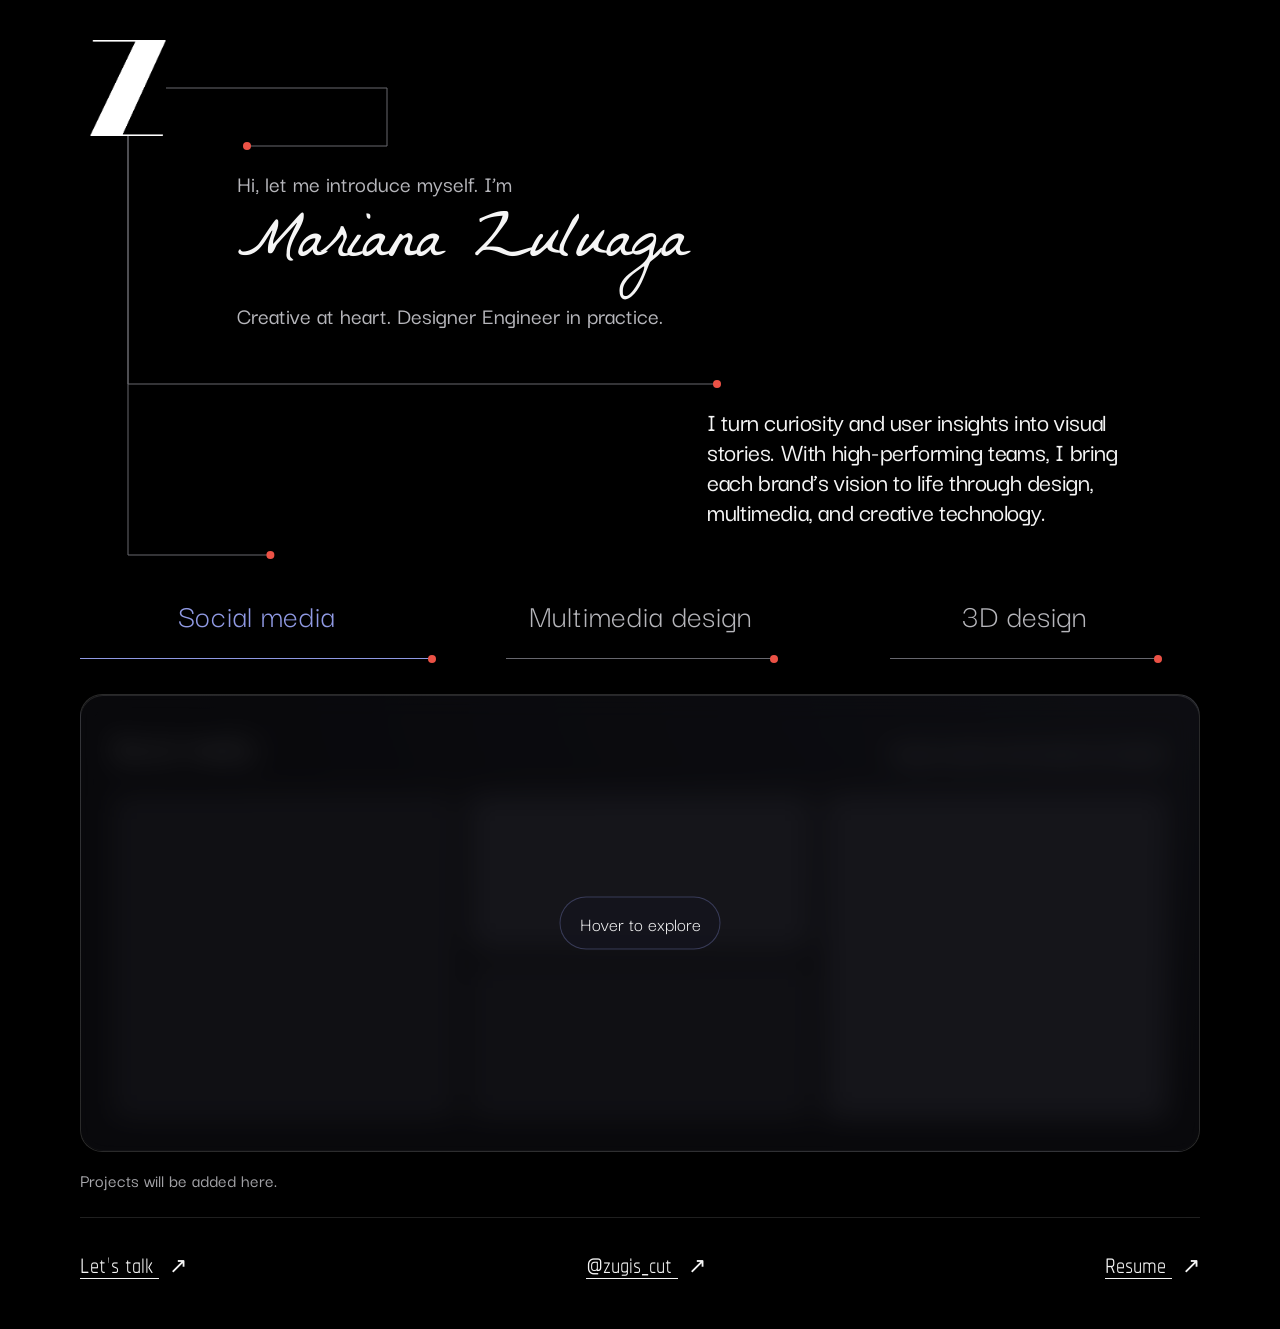
==== index.html @ 7fe41aa4 "Publicar portafolio con vista móvil y videos optimizados" ====
<!doctype html>
<html lang="en">
  <head>
    <meta charset="utf-8">
    <meta name="viewport" content="width=device-width, initial-scale=1">
    <meta name="theme-color" content="#000000">
    <meta name="description" content="Mariana Zuluaga Giraldo. Creative designer and Designer Engineer working across visual, multimedia, and 3D design.">
    <title>Mariana Zuluaga · Portfolio</title>
    <link rel="stylesheet" href="styles.css">
    <script src="script.js" defer></script>
  </head>
  <body>
    <a class="skip-link" href="#trabajos">Skip to projects</a>
    <main class="portfolio" id="inicio">
      <section class="intro" aria-labelledby="nombre">
        <svg class="connections" viewBox="0 0 1120 480" preserveAspectRatio="none" fill="none" aria-hidden="true">
          <path class="connection connection-title" d="M53 63 H307 V128 H167" />
          <circle class="endpoint endpoint-title" cx="167" cy="128" r="4" />
          <path class="connection connection-copy" d="M53 63 V310 H637" />
          <circle class="endpoint endpoint-copy" cx="637" cy="310" r="4" />
          <path class="connection connection-categories" d="M53 63 V465 H190" />
          <circle class="endpoint endpoint-categories" cx="190" cy="465" r="4" />
        </svg>
        <a class="logo" href="#inicio" aria-label="Mariana Zuluaga, home">
          <img src="assets/logo_z.png" alt="" width="193" height="245">
        </a>
        <header class="identity reveal reveal-title">
          <h1 id="nombre"><span class="intro-phrase intro-kicker">Hi, let me introduce myself. I’m</span> <span class="intro-phrase intro-signature">Mariana Zuluaga</span> <span class="intro-phrase intro-role">Creative at heart. Designer Engineer in practice.</span></h1>
        </header>
        <div class="introduction reveal reveal-copy">
          <p id="category-description" aria-live="polite" aria-atomic="true">I turn curiosity and user insights into visual stories. With high-performing teams, I bring each brand’s vision to life through design, multimedia, and creative technology.</p>
        </div>
      </section>

      <section class="work" id="trabajos" aria-label="Explore projects">
        <div class="categories" role="tablist" aria-label="Design disciplines">
          <button class="category" id="tab-social" type="button" role="tab" aria-selected="true" aria-controls="panel-social" tabindex="0">
            <span>Social media</span>
            <span class="category-line" aria-hidden="true"></span>
          </button>
          <button class="category" id="tab-multimedia" type="button" role="tab" aria-selected="false" aria-controls="panel-multimedia" tabindex="-1">
            <span>Multimedia design</span>
            <span class="category-line" aria-hidden="true"></span>
          </button>
          <button class="category" id="tab-3d" type="button" role="tab" aria-selected="false" aria-controls="panel-3d" tabindex="-1">
            <span>3D design</span>
            <span class="category-line" aria-hidden="true"></span>
          </button>
        </div>

        <div class="project-stage" role="group" aria-label="Project preview" aria-describedby="project-note">
          <section class="project-panel" id="panel-social" role="tabpanel" aria-labelledby="tab-social" tabindex="0">
            <div class="panel-heading">
              <h2>Social media</h2>
              <p>Visual content and stories for brands.</p>
            </div>
            <div class="mosaic mosaic-social" aria-hidden="true">
              <div class="tile"></div><div class="tile"></div><div class="tile"></div><div class="tile"></div>
            </div>
          </section>
          <section class="project-panel" id="panel-multimedia" data-note="17 video projects · Scroll to explore." role="tabpanel" aria-labelledby="tab-multimedia" tabindex="0" hidden>
            <div class="panel-heading">
              <h2>Multimedia design</h2>
              <p>Video, CGI, and multimedia projects.</p>
            </div>
            <div class="mosaic mosaic-multimedia">
              <figure class="tile video-tile">
                <video controls playsinline loop preload="none" poster="proyectos/multimedia/portadas/20260103%20MLV%20CARNAV%20BQLLA%20CARROZA_FINAL_02.jpg" aria-label="20260103 MLV CARNAV BQLLA CARROZA FINAL 02">
                  <source src="proyectos/multimedia/optimizados/20260103%20MLV%20CARNAV%20BQLLA%20CARROZA_FINAL_02.mp4" type="video/mp4">
                  <a href="proyectos/multimedia/optimizados/20260103%20MLV%20CARNAV%20BQLLA%20CARROZA_FINAL_02.mp4">Open video</a>
                </video>
                <figcaption class="video-credit"><a class="studio-link" href="https://spacedanta.com/" target="_blank" rel="noopener noreferrer">Space danta</a> for Malva</figcaption>
              </figure>
              <figure class="tile video-tile">
                <video controls playsinline loop preload="none" poster="proyectos/multimedia/portadas/20260201%20MLV%20HEART%20LOCKS_FINAL_01.jpg" aria-label="20260201 MLV HEART LOCKS FINAL 01">
                  <source src="proyectos/multimedia/optimizados/20260201%20MLV%20HEART%20LOCKS_FINAL_01.mp4" type="video/mp4">
                  <a href="proyectos/multimedia/optimizados/20260201%20MLV%20HEART%20LOCKS_FINAL_01.mp4">Open video</a>
                </video>
                <figcaption class="video-credit"><a class="studio-link" href="https://spacedanta.com/" target="_blank" rel="noopener noreferrer">Space danta</a> for Malva</figcaption>
              </figure>
              <figure class="tile video-tile">
                <video controls playsinline loop preload="none" poster="proyectos/multimedia/portadas/20260301%20CL%20JUNK%20JOURNAL%2001%20FINAL%2003.jpg" aria-label="20260301 CL JUNK JOURNAL 01 FINAL 03">
                  <source src="proyectos/multimedia/optimizados/20260301%20CL%20JUNK%20JOURNAL%2001%20FINAL%2003.mp4" type="video/mp4">
                  <a href="proyectos/multimedia/optimizados/20260301%20CL%20JUNK%20JOURNAL%2001%20FINAL%2003.mp4">Open video</a>
                </video>
                <figcaption class="video-credit"><a class="studio-link" href="https://spacedanta.com/" target="_blank" rel="noopener noreferrer">Space danta</a> for Casa Latina</figcaption>
              </figure>
              <figure class="tile video-tile">
                <video controls playsinline loop preload="none" poster="proyectos/multimedia/portadas/20260301%20FACES%20CHILE%20FOOH_FINAL_01.jpg" aria-label="20260301 FACES CHILE FOOH FINAL 01">
                  <source src="proyectos/multimedia/optimizados/20260301%20FACES%20CHILE%20FOOH_FINAL_01.mp4" type="video/mp4">
                  <a href="proyectos/multimedia/optimizados/20260301%20FACES%20CHILE%20FOOH_FINAL_01.mp4">Open video</a>
                </video>
                <figcaption class="video-credit"><a class="studio-link" href="https://spacedanta.com/" target="_blank" rel="noopener noreferrer">Space danta</a> for Faces</figcaption>
              </figure>
              <figure class="tile video-tile">
                <video controls playsinline loop preload="none" poster="proyectos/multimedia/portadas/20260301%20MLV%20THG_FINAL_04.jpg" aria-label="20260301 MLV THG FINAL 04">
                  <source src="proyectos/multimedia/optimizados/20260301%20MLV%20THG_FINAL_04.mp4" type="video/mp4">
                  <a href="proyectos/multimedia/optimizados/20260301%20MLV%20THG_FINAL_04.mp4">Open video</a>
                </video>
                <figcaption class="video-credit"><a class="studio-link" href="https://spacedanta.com/" target="_blank" rel="noopener noreferrer">Space danta</a> for Malva</figcaption>
              </figure>
              <figure class="tile video-tile">
                <video controls playsinline loop preload="none" poster="proyectos/multimedia/portadas/20260303%20CL%20WT%20INF%2003_FINAL_06.jpg" aria-label="20260303 CL WT INF 03 FINAL 06">
                  <source src="proyectos/multimedia/optimizados/20260303%20CL%20WT%20INF%2003_FINAL_06.mp4" type="video/mp4">
                  <a href="proyectos/multimedia/optimizados/20260303%20CL%20WT%20INF%2003_FINAL_06.mp4">Open video</a>
                </video>
                <figcaption class="video-credit"><a class="studio-link" href="https://spacedanta.com/" target="_blank" rel="noopener noreferrer">Space danta</a> for Casa Latina</figcaption>
              </figure>
              <figure class="tile video-tile">
                <video controls playsinline loop preload="none" poster="proyectos/multimedia/portadas/20260401%20CL%20WT%20MAROCCO%2001-INF_FINAL_02.jpg" aria-label="20260401 CL WT MAROCCO 01-INF FINAL 02">
                  <source src="proyectos/multimedia/optimizados/20260401%20CL%20WT%20MAROCCO%2001-INF_FINAL_02.mp4" type="video/mp4">
                  <a href="proyectos/multimedia/optimizados/20260401%20CL%20WT%20MAROCCO%2001-INF_FINAL_02.mp4">Open video</a>
                </video>
                <figcaption class="video-credit"><a class="studio-link" href="https://spacedanta.com/" target="_blank" rel="noopener noreferrer">Space danta</a> for Casa Latina</figcaption>
              </figure>
              <figure class="tile video-tile">
                <video controls playsinline loop preload="none" poster="proyectos/multimedia/portadas/20260501%20CL%20GLOBOS_FINAL_01.jpg" aria-label="20260501 CL GLOBOS FINAL 01">
                  <source src="proyectos/multimedia/optimizados/20260501%20CL%20GLOBOS_FINAL_01.mp4" type="video/mp4">
                  <a href="proyectos/multimedia/optimizados/20260501%20CL%20GLOBOS_FINAL_01.mp4">Open video</a>
                </video>
                <figcaption class="video-credit"><a class="studio-link" href="https://spacedanta.com/" target="_blank" rel="noopener noreferrer">Space danta</a> for Casa Latina</figcaption>
              </figure>
              <figure class="tile video-tile">
                <video controls playsinline loop preload="none" poster="proyectos/multimedia/portadas/20260502%20LT%20CASA%20SPOTIFY_FINAL_01.jpg" aria-label="20260502 LT CASA SPOTIFY FINAL 01">
                  <source src="proyectos/multimedia/optimizados/20260502%20LT%20CASA%20SPOTIFY_FINAL_01.mp4" type="video/mp4">
                  <a href="proyectos/multimedia/optimizados/20260502%20LT%20CASA%20SPOTIFY_FINAL_01.mp4">Open video</a>
                </video>
                <figcaption class="video-credit"><a class="studio-link" href="https://spacedanta.com/" target="_blank" rel="noopener noreferrer">Space danta</a> for LaTobonShow</figcaption>
              </figure>
              <figure class="tile video-tile">
                <video controls playsinline loop preload="none" poster="proyectos/multimedia/portadas/20260701%20FACES%20COLOMBIAMODA_FINAL_05.jpg" aria-label="20260701 FACES COLOMBIAMODA FINAL 05">
                  <source src="proyectos/multimedia/optimizados/20260701%20FACES%20COLOMBIAMODA_FINAL_05.mp4" type="video/mp4">
                  <a href="proyectos/multimedia/optimizados/20260701%20FACES%20COLOMBIAMODA_FINAL_05.mp4">Open video</a>
                </video>
                <figcaption class="video-credit"><a class="studio-link" href="https://spacedanta.com/" target="_blank" rel="noopener noreferrer">Space danta</a> for Faces</figcaption>
              </figure>
              <figure class="tile video-tile">
                <video controls playsinline loop preload="none" poster="proyectos/multimedia/portadas/20260701%20SPTL%20ADIDAS%20HYPER_FINAL_01.jpg" aria-label="20260701 SPTL ADIDAS HYPER FINAL 01">
                  <source src="proyectos/multimedia/optimizados/20260701%20SPTL%20ADIDAS%20HYPER_FINAL_01.mp4" type="video/mp4">
                  <a href="proyectos/multimedia/optimizados/20260701%20SPTL%20ADIDAS%20HYPER_FINAL_01.mp4">Open video</a>
                </video>
                <figcaption class="video-credit"><a class="studio-link" href="https://spacedanta.com/" target="_blank" rel="noopener noreferrer">Space danta</a> for Sportline</figcaption>
              </figure>
              <figure class="tile video-tile">
                <video controls playsinline loop preload="none" poster="proyectos/multimedia/portadas/20260901%20MLV%20SALOMON%20X%20MM6%20FOOH_FINAL_02.jpg" aria-label="20260901 MLV SALOMON X MM6 FOOH FINAL 02">
                  <source src="proyectos/multimedia/optimizados/20260901%20MLV%20SALOMON%20X%20MM6%20FOOH_FINAL_02.mp4" type="video/mp4">
                  <a href="proyectos/multimedia/optimizados/20260901%20MLV%20SALOMON%20X%20MM6%20FOOH_FINAL_02.mp4">Open video</a>
                </video>
                <figcaption class="video-credit"><a class="studio-link" href="https://spacedanta.com/" target="_blank" rel="noopener noreferrer">Space danta</a> for Malva</figcaption>
              </figure>
              <figure class="tile video-tile">
                <video controls playsinline loop preload="none" poster="proyectos/multimedia/portadas/20260902%20MLV%20PASAPORTE%20MADRID_FINAL_03.jpg" aria-label="20260902 MLV PASAPORTE MADRID FINAL 03">
                  <source src="proyectos/multimedia/optimizados/20260902%20MLV%20PASAPORTE%20MADRID_FINAL_03.mp4" type="video/mp4">
                  <a href="proyectos/multimedia/optimizados/20260902%20MLV%20PASAPORTE%20MADRID_FINAL_03.mp4">Open video</a>
                </video>
                <figcaption class="video-credit"><a class="studio-link" href="https://spacedanta.com/" target="_blank" rel="noopener noreferrer">Space danta</a> for Malva</figcaption>
              </figure>
              <figure class="tile video-tile">
                <video controls playsinline loop preload="none" poster="proyectos/multimedia/portadas/BBNAV_FINAL_1080x1920_SINBANNER_20261109.jpg" aria-label="BBNAV FINAL 1080x1920 SINBANNER 20261109">
                  <source src="proyectos/multimedia/optimizados/BBNAV_FINAL_1080x1920_SINBANNER_20261109.mp4" type="video/mp4">
                  <a href="proyectos/multimedia/optimizados/BBNAV_FINAL_1080x1920_SINBANNER_20261109.mp4">Open video</a>
                </video>
                <figcaption class="video-credit"><a class="studio-link" href="https://spacedanta.com/" target="_blank" rel="noopener noreferrer">Space danta</a> for Blush bar</figcaption>
              </figure>
              <figure class="tile video-tile">
                <video controls playsinline loop preload="none" poster="proyectos/multimedia/portadas/FINAL_02%20%282%29.jpg" aria-label="FINAL 02 (2)">
                  <source src="proyectos/multimedia/optimizados/FINAL_02%20%282%29.mp4" type="video/mp4">
                  <a href="proyectos/multimedia/optimizados/FINAL_02%20%282%29.mp4">Open video</a>
                </video>
                <figcaption class="video-credit"><a class="studio-link" href="https://spacedanta.com/" target="_blank" rel="noopener noreferrer">Space danta</a> for Malva</figcaption>
              </figure>
              <figure class="tile video-tile">
                <video controls playsinline loop preload="none" poster="proyectos/multimedia/portadas/FINAL_03%20%282%29.jpg" aria-label="FINAL 03 (2)">
                  <source src="proyectos/multimedia/optimizados/FINAL_03%20%282%29.mp4" type="video/mp4">
                  <a href="proyectos/multimedia/optimizados/FINAL_03%20%282%29.mp4">Open video</a>
                </video>
                <figcaption class="video-credit"><a class="studio-link" href="https://spacedanta.com/" target="_blank" rel="noopener noreferrer">Space danta</a> for Blush bar</figcaption>
              </figure>
              <figure class="tile video-tile">
                <video controls playsinline loop preload="none" poster="proyectos/multimedia/portadas/FINAL_09.jpg" aria-label="FINAL 09">
                  <source src="proyectos/multimedia/optimizados/FINAL_09.mp4" type="video/mp4">
                  <a href="proyectos/multimedia/optimizados/FINAL_09.mp4">Open video</a>
                </video>
                <figcaption class="video-credit"><a class="studio-link" href="https://spacedanta.com/" target="_blank" rel="noopener noreferrer">Space danta</a> for Malva</figcaption>
              </figure>
            </div>
          </section>
          <section class="project-panel" id="panel-3d" role="tabpanel" aria-labelledby="tab-3d" tabindex="0" hidden>
            <div class="panel-heading">
              <h2>3D design</h2>
              <p>Modeling, composition, and CGI.</p>
            </div>
            <div class="mosaic mosaic-3d" aria-hidden="true">
              <div class="tile"></div><div class="tile"></div><div class="tile"></div><div class="tile"></div>
            </div>
          </section>
          <p class="glass-hint" aria-hidden="true"><span class="pointer-hint">Hover to explore</span><span class="touch-hint">Tap a category to explore</span></p>
        </div>
        <p class="prototype-note" id="project-note">Projects will be added here.</p>
      </section>

      <footer class="contact">
        <a href="mailto:mariana.zu.gi_2002@hotmail.com">Let’s talk <span aria-hidden="true">↗</span></a>
        <a href="https://www.instagram.com/zugis_cut/" target="_blank" rel="noopener noreferrer" aria-label="Professional Instagram, @zugis_cut (opens in a new tab)">@zugis_cut <span aria-hidden="true">↗</span></a>
        <a href="assets/cv_mariana_zuluaga.pdf">Resume <span aria-hidden="true">↗</span></a>
      </footer>
    </main>
  </body>
</html>
---- styles.css ----
@font-face {
  font-family: "Darker Grotesque";
  src: url("assets/DarkerGrotesque.woff2") format("woff2");
  font-style: normal;
  font-weight: 300 900;
  font-display: swap;
}

@font-face {
  font-family: "La Belle Aurore";
  src: url("assets/LaBelleAurore.woff2") format("woff2");
  font-weight: 400;
  font-style: normal;
  font-display: swap;
}

@font-face {
  font-family: Chathura;
  src: url("assets/Chathura-Light.woff2") format("woff2");
  font-weight: 300;
  font-style: normal;
  font-display: swap;
}

@font-face {
  font-family: Chathura;
  src: url("assets/Chathura-Regular.woff2") format("woff2");
  font-weight: 400;
  font-style: normal;
  font-display: swap;
}

@font-face {
  font-family: Chathura;
  src: url("assets/Chathura-Bold.woff2") format("woff2");
  font-weight: 700;
  font-style: normal;
  font-display: swap;
}

:root {
  color-scheme: dark;
  --paper: #000000;
  --ink: #f5f5f5;
  --muted: #b6b6bb;
  --tile: #18181d;
  --accent: #909ae4;
  --coral: #ec5246;
  --line: #68686f;
  font-family: "Darker Grotesque", sans-serif;
  color: var(--ink);
  background: var(--paper);
}

* { box-sizing: border-box; }
body { margin: 0; }
button, a { -webkit-tap-highlight-color: transparent; }
button { font: inherit; }
a { color: inherit; text-underline-offset: 5px; }
a:hover { color: var(--accent); }
button:focus-visible, a:focus-visible, [tabindex="0"]:focus-visible {
  outline: 2px solid var(--accent);
  outline-offset: 7px;
}
[hidden] { display: none !important; }
.sr-only { position: absolute; width: 1px; height: 1px; padding: 0; margin: -1px; overflow: hidden; clip-path: inset(50%); white-space: nowrap; border: 0; }
.split-word { display: inline-block; }

.skip-link {
  position: fixed;
  left: 20px;
  top: 12px;
  z-index: 10;
  padding: 12px;
  background: var(--paper);
  transform: translateY(-160%);
}
.skip-link:focus { transform: none; }
.portfolio { width: min(1120px, calc(100% - 112px)); margin: 0 auto; }
.intro { position: relative; height: 540px; margin-top: 30px; }
.connections { position: absolute; inset: 0; width: 100%; height: 100%; pointer-events: none; }
.connection { stroke: var(--line); stroke-width: 1; vector-effect: non-scaling-stroke; }
.endpoint { fill: var(--coral); }
.logo { position: absolute; z-index: 1; left: 10px; top: 10px; display: block; width: 76px; height: 96px; background: var(--paper); }
.logo img { display: block; width: 100%; height: 100%; object-fit: contain; }
.identity { position: absolute; top: 138px; left: 14%; width: 64%; max-width: 720px; }
h1 { margin: 0; font-weight: 400; }
.intro-phrase { display: block; }
.intro-kicker, .intro-role { font-size: 24px; font-weight: 500; line-height: 1.3; color: var(--muted); }
.intro-signature { margin: 6px 0 12px; font-family: "La Belle Aurore", cursive; font-size: clamp(46px, 5.2vw, 68px); font-weight: 400; line-height: 1.25; letter-spacing: -.025em; }
.intro-role { max-width: 600px; }
.introduction { position: absolute; top: 376px; left: 56%; width: 42%; max-width: 455px; }
.introduction p { margin: 0; font-size: clamp(24px, 2.1vw, 28px); font-weight: 500; line-height: 1.12; letter-spacing: -.015em; }

.work { scroll-margin-top: 20px; }
.categories { display: grid; grid-template-columns: repeat(3, minmax(0, 1fr)); gap: 32px; padding: 4px 0 35px; }
.category { position: relative; border: 0; background: transparent; color: var(--muted); padding: 18px 0 22px; min-height: 60px; text-align: center; cursor: pointer; font-size: clamp(25px, 2.6vw, 34px); font-weight: 400; letter-spacing: -.015em; transition: color 180ms ease; }
.category[aria-selected="true"], .category:hover { color: var(--accent); }
.category-label { display: block; }
.proximity-word { display: inline-block; white-space: nowrap; }
.proximity-letter { display: inline-block; text-align: center; font-variation-settings: "wght" 400, "opsz" 24; transition: font-variation-settings 320ms ease-out; }
.category:focus-visible .proximity-letter,
.work.is-revealed .category[aria-selected="true"] .proximity-letter { font-variation-settings: "wght" 680, "opsz" 24 !important; }
.category-line { position: absolute; bottom: 0; left: 12%; width: 76%; height: 1px; background: var(--line); transition: width 350ms ease, left 350ms ease, background 350ms ease; }
.category-line::after { content: ""; position: absolute; right: -4px; top: -3.5px; width: 8px; height: 8px; border-radius: 50%; background: var(--coral); }
.category[aria-selected="true"] .category-line { left: 0; width: 100%; background: var(--accent); }
.project-stage {
  position: relative;
  isolation: isolate;
  background: radial-gradient(ellipse at top right, #909ae414, transparent 65%), #ffffff05;
  border: 1px solid #ffffff26;
  border-radius: 22px;
  padding: 32px;
  box-shadow: 0 16px 48px #00000070, inset 0 1px 0 #ffffff0d;
}
.project-stage::after {
  content: "";
  position: absolute;
  inset: 0;
  z-index: 1;
  pointer-events: none;
  border-radius: inherit;
  background: #0c0c1299;
  -webkit-backdrop-filter: blur(14px) saturate(.65);
  backdrop-filter: blur(14px) saturate(.65);
  box-shadow: inset 0 1px 0 #ffffff1c, inset 0 -1px 0 #ffffff08;
  transition: opacity 550ms ease, backdrop-filter 550ms ease;
}
.glass-hint {
  position: absolute;
  z-index: 2;
  top: 50%;
  left: 50%;
  transform: translate(-50%, -50%);
  width: max-content;
  max-width: calc(100% - 40px);
  margin: 0;
  padding: 12px 19px;
  border: 1px solid #909ae44d;
  border-radius: 30px;
  background: #15151de6;
  color: var(--ink);
  font-size: 20px;
  text-align: center;
  pointer-events: none;
  transition: opacity 250ms ease;
}
.touch-hint { display: none; }
.work.is-revealed .project-stage::after,
.work:has(.category:focus-visible) .project-stage::after,
.project-stage:focus-within::after { opacity: 0; }
.work.is-revealed .glass-hint,
.work:has(.category:focus-visible) .glass-hint,
.project-stage:focus-within .glass-hint { opacity: 0; }
@media (hover: hover) and (pointer: fine) {
  .work:hover .project-stage::after, .work:hover .glass-hint { opacity: 0; }
}
@media (hover: none) {
  .pointer-hint { display: none; }
  .touch-hint { display: inline; }
}
.panel-heading { display: flex; justify-content: space-between; align-items: baseline; gap: 20px; margin-bottom: 24px; }
.panel-heading h2 { font-family: Chathura, sans-serif; font-size: 52px; line-height: .85; font-weight: 300; margin: 0; }
.panel-heading p { margin: 0; color: var(--muted); font-size: 20px; font-weight: 500; line-height: 1.2; }
.mosaic { display: grid; grid-template-columns: repeat(12, minmax(0, 1fr)); grid-template-rows: repeat(2, 155px); gap: 14px; }
.tile { background: var(--tile); border: 1px solid #ffffff14; border-radius: 8px; min-width: 0; }
.tile:nth-child(2n) { background: #24242c; }
.mosaic-social .tile:nth-child(1) { grid-area: 1 / 1 / 3 / 5; }
.mosaic-social .tile:nth-child(2) { grid-area: 1 / 5 / 2 / 9; }
.mosaic-social .tile:nth-child(3) { grid-area: 2 / 5 / 3 / 9; }
.mosaic-social .tile:nth-child(4) { grid-area: 1 / 9 / 3 / 13; }
.mosaic-multimedia {
  grid-template-columns: repeat(3, minmax(0, 1fr));
  grid-template-rows: none;
  grid-auto-rows: auto;
  align-content: start;
  max-height: min(72svh, 720px);
  overflow-y: auto;
  overscroll-behavior-y: contain;
  scrollbar-color: var(--accent) transparent;
  padding: 2px 6px 2px 2px;
}
.video-tile { margin: 0; overflow: hidden; background: #111; align-self: start; }
.video-tile video { display: block; width: 100%; height: auto; aspect-ratio: 9 / 16; object-fit: contain; background: #111; }
.video-credit { margin: 0; padding: 10px 12px 14px; color: var(--muted); font-size: 18px; font-weight: 500; line-height: 1.25; }
.video-credit a { color: var(--ink); text-decoration: underline; text-decoration-thickness: 1px; text-underline-offset: 3px; }
.video-credit a:hover { color: var(--accent); }
.mosaic-3d .tile:nth-child(1) { grid-area: 1 / 1 / 2 / 6; }
.mosaic-3d .tile:nth-child(2) { grid-area: 2 / 1 / 3 / 6; }
.mosaic-3d .tile:nth-child(3) { grid-area: 1 / 6 / 3 / 10; }
.mosaic-3d .tile:nth-child(4) { grid-area: 1 / 10 / 3 / 13; }
.prototype-note { margin: 16px 0 0; font-size: 19px; font-weight: 500; color: var(--muted); line-height: 1.3; }
.contact { display: flex; justify-content: space-between; gap: 20px; margin-top: 24px; border-top: 1px solid #ffffff20; padding: 30px 0 45px; font-family: Chathura, sans-serif; font-size: 36px; line-height: 1; }
.contact a { text-decoration-thickness: 1px; transition: color 180ms ease; }
.contact span { display: inline-block; margin-left: 10px; font-family: "Darker Grotesque", sans-serif; font-size: 22px; }

/* Only opt into entrance motion when JavaScript is available. */
@media (prefers-reduced-motion: no-preference) {
  .motion-ready .connection { stroke-dasharray: 1; stroke-dashoffset: 1; animation: draw-line 1200ms cubic-bezier(.45, 0, .2, 1) forwards; }
  .motion-ready .connection-title { animation-delay: 150ms; }
  .motion-ready .connection-copy { animation-delay: 650ms; }
  .motion-ready .connection-categories { animation-delay: 1000ms; }
  .motion-ready .reveal, .motion-ready .endpoint { opacity: 0; animation: appear 550ms ease-out forwards; }
  .motion-ready .reveal-title, .motion-ready .reveal-copy { animation: none; opacity: 1; }
  .motion-ready .split-word { animation: word-in 720ms linear backwards; animation-delay: var(--word-delay, 0ms); }
  .motion-ready .endpoint-title { animation-delay: 1200ms; }
  .motion-ready .endpoint-copy { animation-delay: 1650ms; }
  .motion-ready .endpoint-categories { animation-delay: 2100ms; }
  .project-panel { animation: panel-in 240ms ease-out both; }
  @keyframes draw-line { to { stroke-dashoffset: 0; } }
  @keyframes appear { to { opacity: 1; } }
  @keyframes word-in { from { opacity: 0; transform: translate3d(0, 3px, 0); } to { opacity: 1; transform: translate3d(0, 0, 0); } }
  @keyframes panel-in { from { opacity: .3; transform: translateY(5px); } to { opacity: 1; transform: none; } }
}

@media (max-width: 900px) {
  .portfolio { width: calc(100% - 64px); }
  .intro { height: 570px; }
  .identity { left: 16%; width: 80%; }
  .introduction { left: 48%; width: 50%; }
  .categories { gap: 24px; }
  .project-stage { padding: 24px; }
  .panel-heading { display: block; }
  .panel-heading p { margin-top: 7px; }
  .mosaic:not(.mosaic-multimedia) { grid-template-rows: repeat(2, 120px); }
}

/* A flowing introduction grows with text, font size, and screen orientation. */
@media (max-width: 720px) {
  .portfolio { width: calc(100% - 40px); }
  .intro { height: auto; margin-top: 20px; padding: 116px 0 36px 24px; }
  .logo { width: 50px; height: 64px; top: 0; left: 0; }
  .identity { position: static; width: 100%; max-width: none; }
  .intro-kicker, .intro-role { font-size: 23px; line-height: 1.25; }
  .intro-signature { font-size: clamp(34px, 10vw, 54px); line-height: 1.25; margin: 10px 0 16px; }
  .introduction { position: relative; top: auto; left: auto; width: 100%; max-width: 480px; margin-top: 52px; }
  .introduction p { font-size: 23px; line-height: 1.25; min-height: 7.5em; }
  .categories { gap: 12px; padding: 0 0 22px; }
  .category { font-size: clamp(17px, 4.5vw, 24px); min-height: 72px; padding: 12px 0 18px; line-height: 1.15; touch-action: manipulation; }
  .category-label { min-width: 0; }
  .category-line { width: 76%; }
  .project-stage { padding: 16px; border-radius: 18px; }
  .project-stage::after, .glass-hint { display: none; }
  .panel-heading { display: block; margin-bottom: 20px; }
  .panel-heading h2 { font-size: 48px; line-height: 1; }
  .panel-heading p { font-size: 20px; line-height: 1.25; }
  .mosaic { grid-template-rows: repeat(2, 132px); gap: 10px; }
  .mosaic-social .tile:nth-child(1) { grid-area: 1 / 1 / 3 / 7; }
  .mosaic-social .tile:nth-child(2) { grid-area: 1 / 7 / 2 / 13; }
  .mosaic-social .tile:nth-child(3) { grid-area: 2 / 7 / 3 / 10; }
  .mosaic-social .tile:nth-child(4) { grid-area: 2 / 10 / 3 / 13; }
  .mosaic-multimedia { grid-template-columns: repeat(2, minmax(0, 1fr)); grid-template-rows: none; max-height: none; overflow: visible; padding: 0; }
  .video-credit { padding: 12px; font-size: 19px; }
  .video-credit a { display: inline-block; padding: 6px 0; }
  .contact { flex-wrap: wrap; gap: 12px 24px; font-size: 32px; padding: 20px 0 28px; }
  .contact a { display: inline-flex; align-items: center; min-height: 48px; }
  .contact span { margin-left: 6px; }
  /* Keep the introduction readable immediately on a phone. */
  .motion-ready .intro .split-word { animation: none; }
}

@media (max-width: 479px) {
  .mosaic-multimedia { grid-template-columns: minmax(0, 1fr); gap: 24px; }
}

@media (hover: none) and (pointer: coarse) {
  .project-stage::after, .glass-hint { display: none; }
  .mosaic-multimedia { max-height: none; overflow: visible; }
}

@media (prefers-reduced-motion: reduce) {
  *, *::before, *::after { animation: none !important; transition: none !important; scroll-behavior: auto !important; }
}
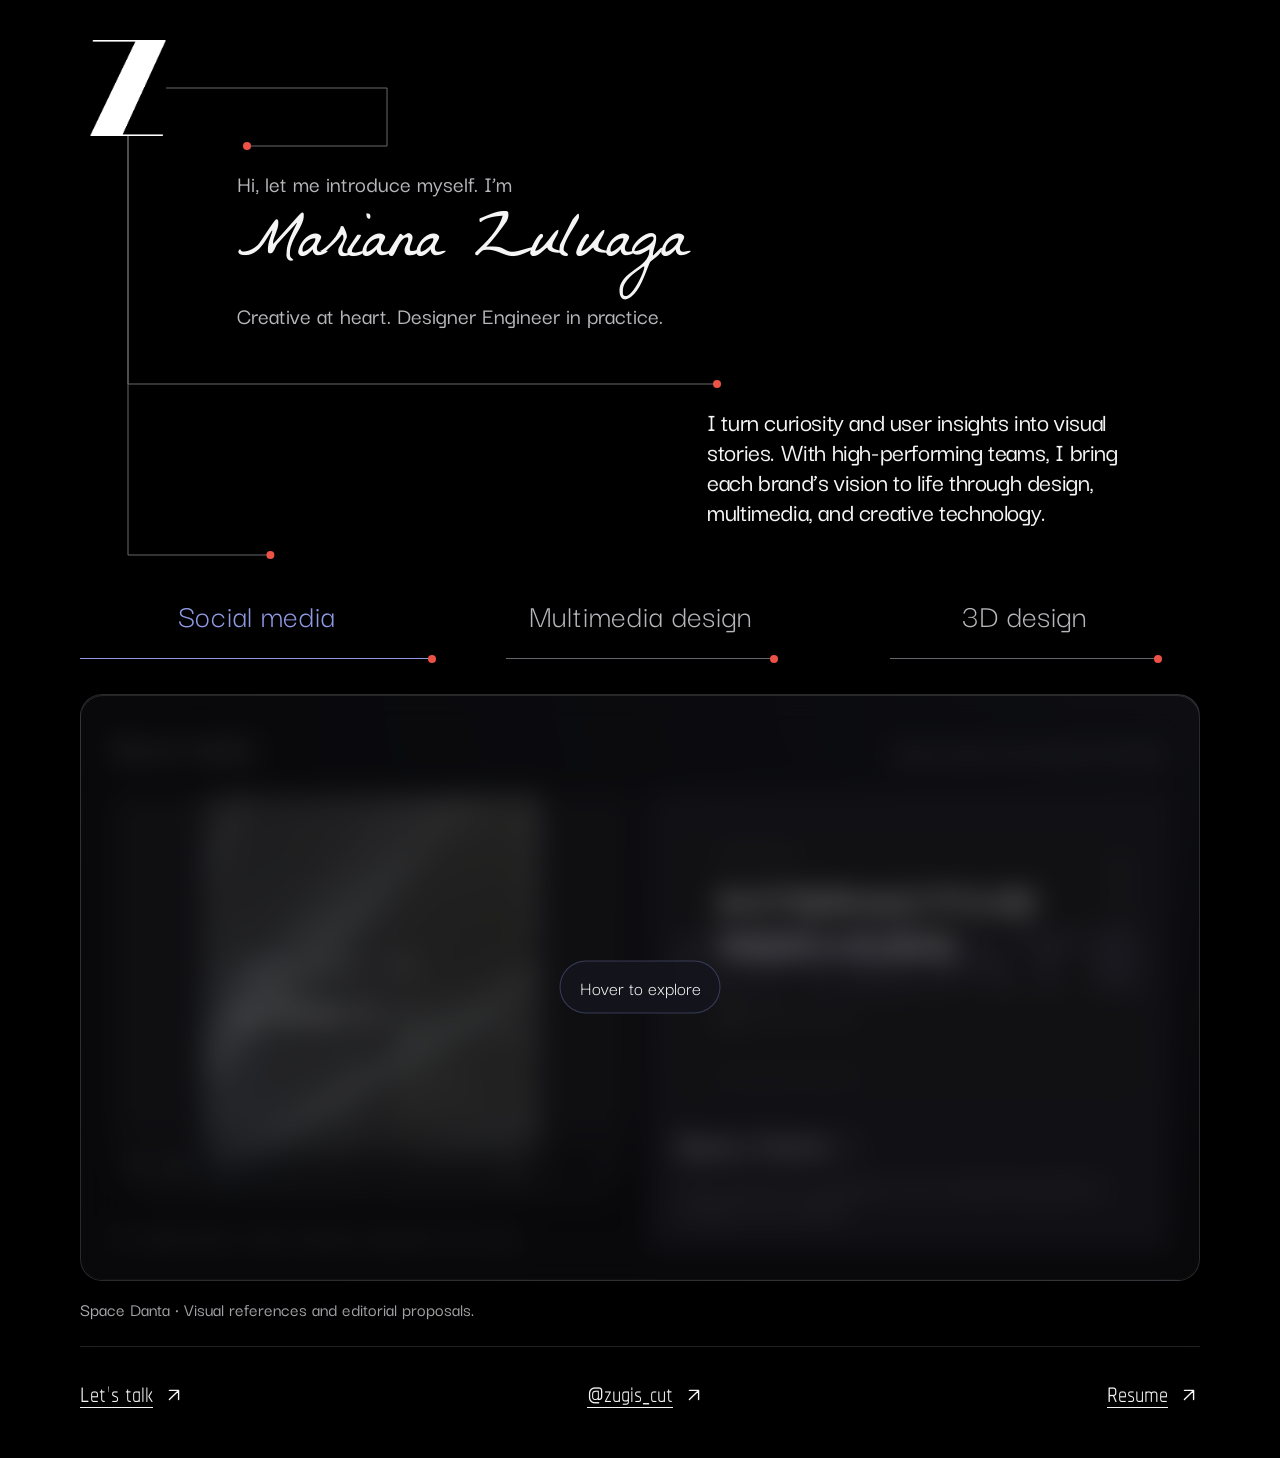
==== commit 43353e6b: "Agregar caso Space Danta, visor vertical e iconos SVG" ====
--- a/index.html
+++ b/index.html
@@ -49,13 +49,24 @@
         </div>
 
         <div class="project-stage" role="group" aria-label="Project preview" aria-describedby="project-note">
-          <section class="project-panel" id="panel-social" role="tabpanel" aria-labelledby="tab-social" tabindex="0">
+          <section class="project-panel" id="panel-social" data-note="Space Danta · Visual references and editorial proposals." role="tabpanel" aria-labelledby="tab-social" tabindex="0">
             <div class="panel-heading">
               <h2>Social media</h2>
               <p>Visual content and stories for brands.</p>
             </div>
-            <div class="mosaic mosaic-social" aria-hidden="true">
-              <div class="tile"></div><div class="tile"></div><div class="tile"></div><div class="tile"></div>
+            <div class="social-projects">
+              <figure class="social-reference">
+                <video controls playsinline loop preload="none" poster="proyectos/social_media/space_danta/referencias_visuales/video/poster.jpg" aria-label="Space Danta, first motion and composition reference">
+                  <source src="proyectos/social_media/space_danta/referencias_visuales/video/01_referente_motion.mp4" type="video/mp4">
+                  <a href="proyectos/social_media/space_danta/referencias_visuales/video/01_referente_motion.mp4">Open motion reference</a>
+                </video>
+                <figcaption>01 / Space Danta · Motion reference supplied for this study.</figcaption>
+              </figure>
+              <a class="social-case-link" href="proyectos/social_media/space_danta/index.html">
+                <img src="proyectos/social_media/space_danta/referencias_visuales/presentacion/jerarquias-01.png" alt="Space Danta reference: wide white headlines, dark background and muted violet typography." loading="lazy" width="1100" height="619">
+                <strong>Space Danta <svg class="icon" viewBox="0 0 24 24" fill="none" stroke="currentColor" stroke-width="1.5" stroke-linecap="round" stroke-linejoin="round" aria-hidden="true" focusable="false"><path d="M7 17 17 7M7 7h10v10"/></svg></strong>
+                <span>Visual references, typography, and six editorial proposals for Instagram and LinkedIn.</span>
+              </a>
             </div>
           </section>
           <section class="project-panel" id="panel-multimedia" data-note="17 video projects · Scroll to explore." role="tabpanel" aria-labelledby="tab-multimedia" tabindex="0" hidden>
@@ -63,7 +74,7 @@
               <h2>Multimedia design</h2>
               <p>Video, CGI, and multimedia projects.</p>
             </div>
-            <div class="mosaic mosaic-multimedia">
+            <div class="mosaic mosaic-multimedia" id="multimedia-reels" tabindex="0" role="region" aria-label="Multimedia video gallery">
               <figure class="tile video-tile">
                 <video controls playsinline loop preload="none" poster="proyectos/multimedia/portadas/20260103%20MLV%20CARNAV%20BQLLA%20CARROZA_FINAL_02.jpg" aria-label="20260103 MLV CARNAV BQLLA CARROZA FINAL 02">
                   <source src="proyectos/multimedia/optimizados/20260103%20MLV%20CARNAV%20BQLLA%20CARROZA_FINAL_02.mp4" type="video/mp4">
@@ -184,6 +195,12 @@
                 <figcaption class="video-credit"><a class="studio-link" href="https://spacedanta.com/" target="_blank" rel="noopener noreferrer">Space danta</a> for Malva</figcaption>
               </figure>
             </div>
+            <div class="reel-navigation" aria-label="Video navigation">
+              <button type="button" id="reel-previous" aria-label="Previous video" aria-controls="multimedia-reels"><svg class="icon" viewBox="0 0 24 24" fill="none" stroke="currentColor" stroke-width="1.5" stroke-linecap="round" stroke-linejoin="round" aria-hidden="true" focusable="false"><path d="m6 13 6-6 6 6M12 7v11"/></svg></button>
+              <span class="reel-position" id="reel-position" role="status" aria-live="polite">1 / 17</span>
+              <button type="button" id="reel-next" aria-label="Next video" aria-controls="multimedia-reels"><svg class="icon" viewBox="0 0 24 24" fill="none" stroke="currentColor" stroke-width="1.5" stroke-linecap="round" stroke-linejoin="round" aria-hidden="true" focusable="false"><path d="m6 11 6 6 6-6M12 17V6"/></svg></button>
+            </div>
+            <p class="reel-instruction" id="reel-instruction">Swipe up to see the next video</p>
           </section>
           <section class="project-panel" id="panel-3d" role="tabpanel" aria-labelledby="tab-3d" tabindex="0" hidden>
             <div class="panel-heading">
@@ -196,13 +213,13 @@
           </section>
           <p class="glass-hint" aria-hidden="true"><span class="pointer-hint">Hover to explore</span><span class="touch-hint">Tap a category to explore</span></p>
         </div>
-        <p class="prototype-note" id="project-note">Projects will be added here.</p>
+        <p class="prototype-note" id="project-note">Space Danta · Visual references and editorial proposals.</p>
       </section>
 
       <footer class="contact">
-        <a href="mailto:mariana.zu.gi_2002@hotmail.com">Let’s talk <span aria-hidden="true">↗</span></a>
-        <a href="https://www.instagram.com/zugis_cut/" target="_blank" rel="noopener noreferrer" aria-label="Professional Instagram, @zugis_cut (opens in a new tab)">@zugis_cut <span aria-hidden="true">↗</span></a>
-        <a href="assets/cv_mariana_zuluaga.pdf">Resume <span aria-hidden="true">↗</span></a>
+        <a href="mailto:mariana.zu.gi_2002@hotmail.com">Let’s talk <svg class="icon" viewBox="0 0 24 24" fill="none" stroke="currentColor" stroke-width="1.5" stroke-linecap="round" stroke-linejoin="round" aria-hidden="true" focusable="false"><path d="M7 17 17 7M7 7h10v10"/></svg></a>
+        <a href="https://www.instagram.com/zugis_cut/" target="_blank" rel="noopener noreferrer" aria-label="Professional Instagram, @zugis_cut (opens in a new tab)">@zugis_cut <svg class="icon" viewBox="0 0 24 24" fill="none" stroke="currentColor" stroke-width="1.5" stroke-linecap="round" stroke-linejoin="round" aria-hidden="true" focusable="false"><path d="M7 17 17 7M7 7h10v10"/></svg></a>
+        <a href="assets/cv_mariana_zuluaga.pdf">Resume <svg class="icon" viewBox="0 0 24 24" fill="none" stroke="currentColor" stroke-width="1.5" stroke-linecap="round" stroke-linejoin="round" aria-hidden="true" focusable="false"><path d="M7 17 17 7M7 7h10v10"/></svg></a>
       </footer>
     </main>
   </body>
--- a/styles.css
+++ b/styles.css
@@ -249,7 +249,38 @@
   .mosaic-social .tile:nth-child(2) { grid-area: 1 / 7 / 2 / 13; }
   .mosaic-social .tile:nth-child(3) { grid-area: 2 / 7 / 3 / 10; }
   .mosaic-social .tile:nth-child(4) { grid-area: 2 / 10 / 3 / 13; }
-  .mosaic-multimedia { grid-template-columns: repeat(2, minmax(0, 1fr)); grid-template-rows: none; max-height: none; overflow: visible; padding: 0; }
+  .mosaic-multimedia {
+    --reel-height: clamp(320px, 58svh, 480px);
+    display: flex;
+    flex-direction: column;
+    gap: 20px;
+    height: var(--reel-height);
+    max-height: none;
+    overflow-x: hidden;
+    overflow-y: auto;
+    overscroll-behavior-y: auto;
+    scroll-snap-type: y mandatory;
+    scrollbar-width: thin;
+    padding: 0 5px;
+  }
+  .mosaic-multimedia .video-tile {
+    flex: 0 0 var(--reel-height);
+    width: min(100%, calc((var(--reel-height) - 60px) * .5625));
+    max-height: var(--reel-height);
+    margin: 0 auto;
+    align-self: center;
+    display: flex;
+    flex-direction: column;
+    scroll-snap-align: start;
+    scroll-snap-stop: always;
+  }
+  .mosaic-multimedia video { min-height: 0; flex: 1 1 0; height: 0; aspect-ratio: auto; }
+  .mosaic-multimedia .video-credit { flex: 0 0 auto; padding: 8px 10px; font-size: 17px; }
+  .reel-navigation { display: flex; align-items: center; justify-content: center; gap: 18px; margin-top: 16px; }
+  .reel-navigation button { width: 44px; height: 44px; border: 1px solid #ffffff40; border-radius: 50%; background: transparent; color: var(--ink); cursor: pointer; font-size: 22px; }
+  .reel-navigation button:disabled { opacity: .3; cursor: default; }
+  .reel-position { min-width: 62px; text-align: center; font-size: 20px; font-variant-numeric: tabular-nums; }
+  .reel-instruction { display: block; text-align: center; font-size: 18px; color: var(--muted); margin: 8px 0 0; }
   .video-credit { padding: 12px; font-size: 19px; }
   .video-credit a { display: inline-block; padding: 6px 0; }
   .contact { flex-wrap: wrap; gap: 12px 24px; font-size: 32px; padding: 20px 0 28px; }
@@ -259,15 +290,35 @@
   .motion-ready .intro .split-word { animation: none; }
 }
 
-@media (max-width: 479px) {
-  .mosaic-multimedia { grid-template-columns: minmax(0, 1fr); gap: 24px; }
-}
-
 @media (hover: none) and (pointer: coarse) {
   .project-stage::after, .glass-hint { display: none; }
-  .mosaic-multimedia { max-height: none; overflow: visible; }
+
 }
 
 @media (prefers-reduced-motion: reduce) {
   *, *::before, *::after { animation: none !important; transition: none !important; scroll-behavior: auto !important; }
 }
+
+/* Social media: the first reference and the developed editorial case. */
+.reel-navigation, .reel-instruction { display: none; }
+@media (max-width: 720px) {
+  .reel-navigation { display: flex; }
+  .reel-instruction { display: block; }
+}
+.social-projects { display: grid; grid-template-columns: 1fr 1fr; gap: 20px; }
+.social-reference { margin: 0; min-width: 0; }
+.social-reference video { display: block; width: 100%; max-height: 420px; aspect-ratio: 4 / 5; object-fit: contain; background: #151517; border-radius: 8px; }
+.social-reference figcaption { margin-top: 10px; font-size: 19px; line-height: 1.2; color: var(--muted); }
+.social-case-link { display: flex; flex-direction: column; justify-content: flex-end; gap: 16px; padding: 24px; min-width: 0; border: 1px solid #c9b0ff55; border-radius: 8px; text-decoration: none; background: #1a181e; }
+.social-case-link img { width: 100%; height: auto; margin: auto 0; }
+.social-case-link strong { font-size: 32px; line-height: 1; font-weight: 600; }
+.social-case-link span { font-size: 20px; line-height: 1.2; color: var(--muted); }
+@media (max-width: 600px) {
+  .social-projects { grid-template-columns: 1fr; }
+  .social-reference video { max-height: 380px; }
+  .social-case-link { padding: 20px; }
+}
+
+.icon { display: inline-block; width: 22px; height: 22px; vertical-align: middle; flex: 0 0 auto; }
+.contact a { display: inline-flex; align-items: center; gap: 10px; }
+.reel-navigation button { display: inline-flex; align-items: center; justify-content: center; }
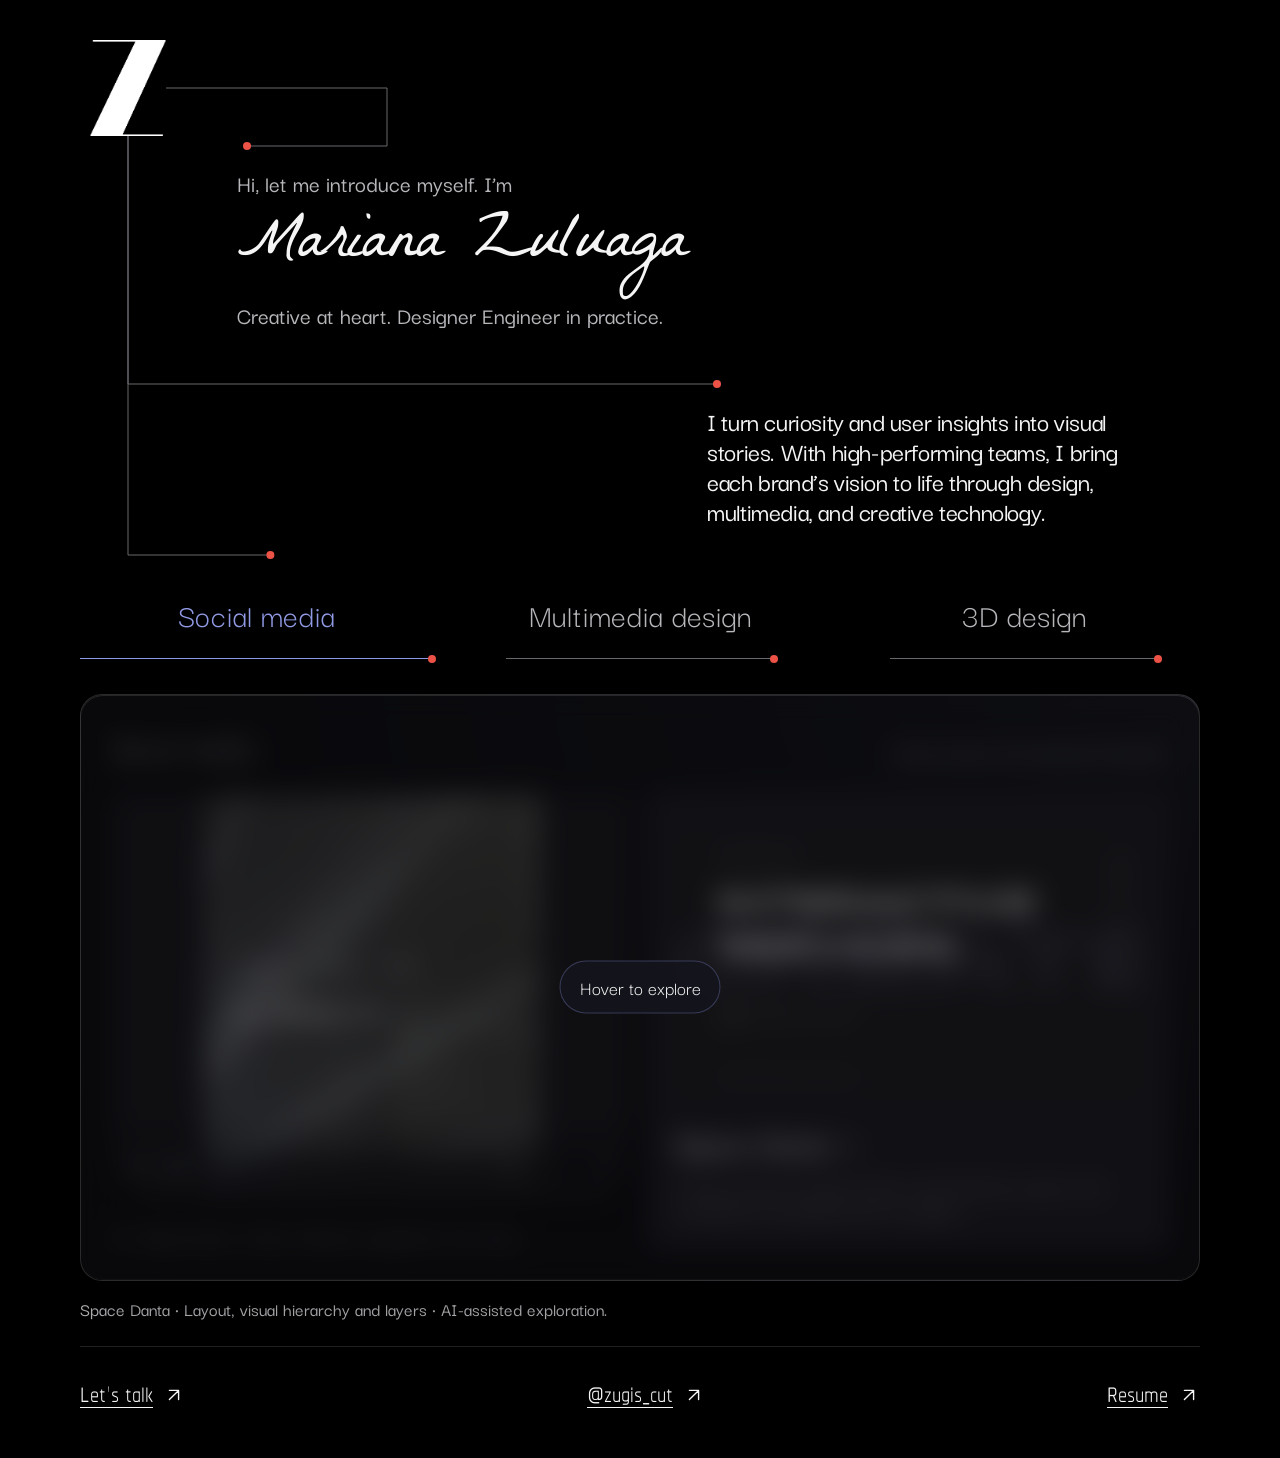
==== commit 42109316: "Resumir estudio visual y mostrar capas con apoyo de IA" ====
--- a/index.html
+++ b/index.html
@@ -49,7 +49,7 @@
         </div>
 
         <div class="project-stage" role="group" aria-label="Project preview" aria-describedby="project-note">
-          <section class="project-panel" id="panel-social" data-note="Space Danta · Visual references and editorial proposals." role="tabpanel" aria-labelledby="tab-social" tabindex="0">
+          <section class="project-panel" id="panel-social" data-note="Space Danta · Layout, visual hierarchy and layers · AI-assisted exploration." role="tabpanel" aria-labelledby="tab-social" tabindex="0">
             <div class="panel-heading">
               <h2>Social media</h2>
               <p>Visual content and stories for brands.</p>
@@ -65,7 +65,7 @@
               <a class="social-case-link" href="proyectos/social_media/space_danta/index.html">
                 <img src="proyectos/social_media/space_danta/referencias_visuales/presentacion/jerarquias-01.png" alt="Space Danta reference: wide white headlines, dark background and muted violet typography." loading="lazy" width="1100" height="619">
                 <strong>Space Danta <svg class="icon" viewBox="0 0 24 24" fill="none" stroke="currentColor" stroke-width="1.5" stroke-linecap="round" stroke-linejoin="round" aria-hidden="true" focusable="false"><path d="M7 17 17 7M7 7h10v10"/></svg></strong>
-                <span>Visual references, typography, and six editorial proposals for Instagram and LinkedIn.</span>
+                <span>A layout study for Space Danta: visual hierarchy, layers, and composition, developed with AI support.</span>
               </a>
             </div>
           </section>
@@ -213,7 +213,7 @@
           </section>
           <p class="glass-hint" aria-hidden="true"><span class="pointer-hint">Hover to explore</span><span class="touch-hint">Tap a category to explore</span></p>
         </div>
-        <p class="prototype-note" id="project-note">Space Danta · Visual references and editorial proposals.</p>
+        <p class="prototype-note" id="project-note">Space Danta · Layout, visual hierarchy and layers · AI-assisted exploration.</p>
       </section>
 
       <footer class="contact">
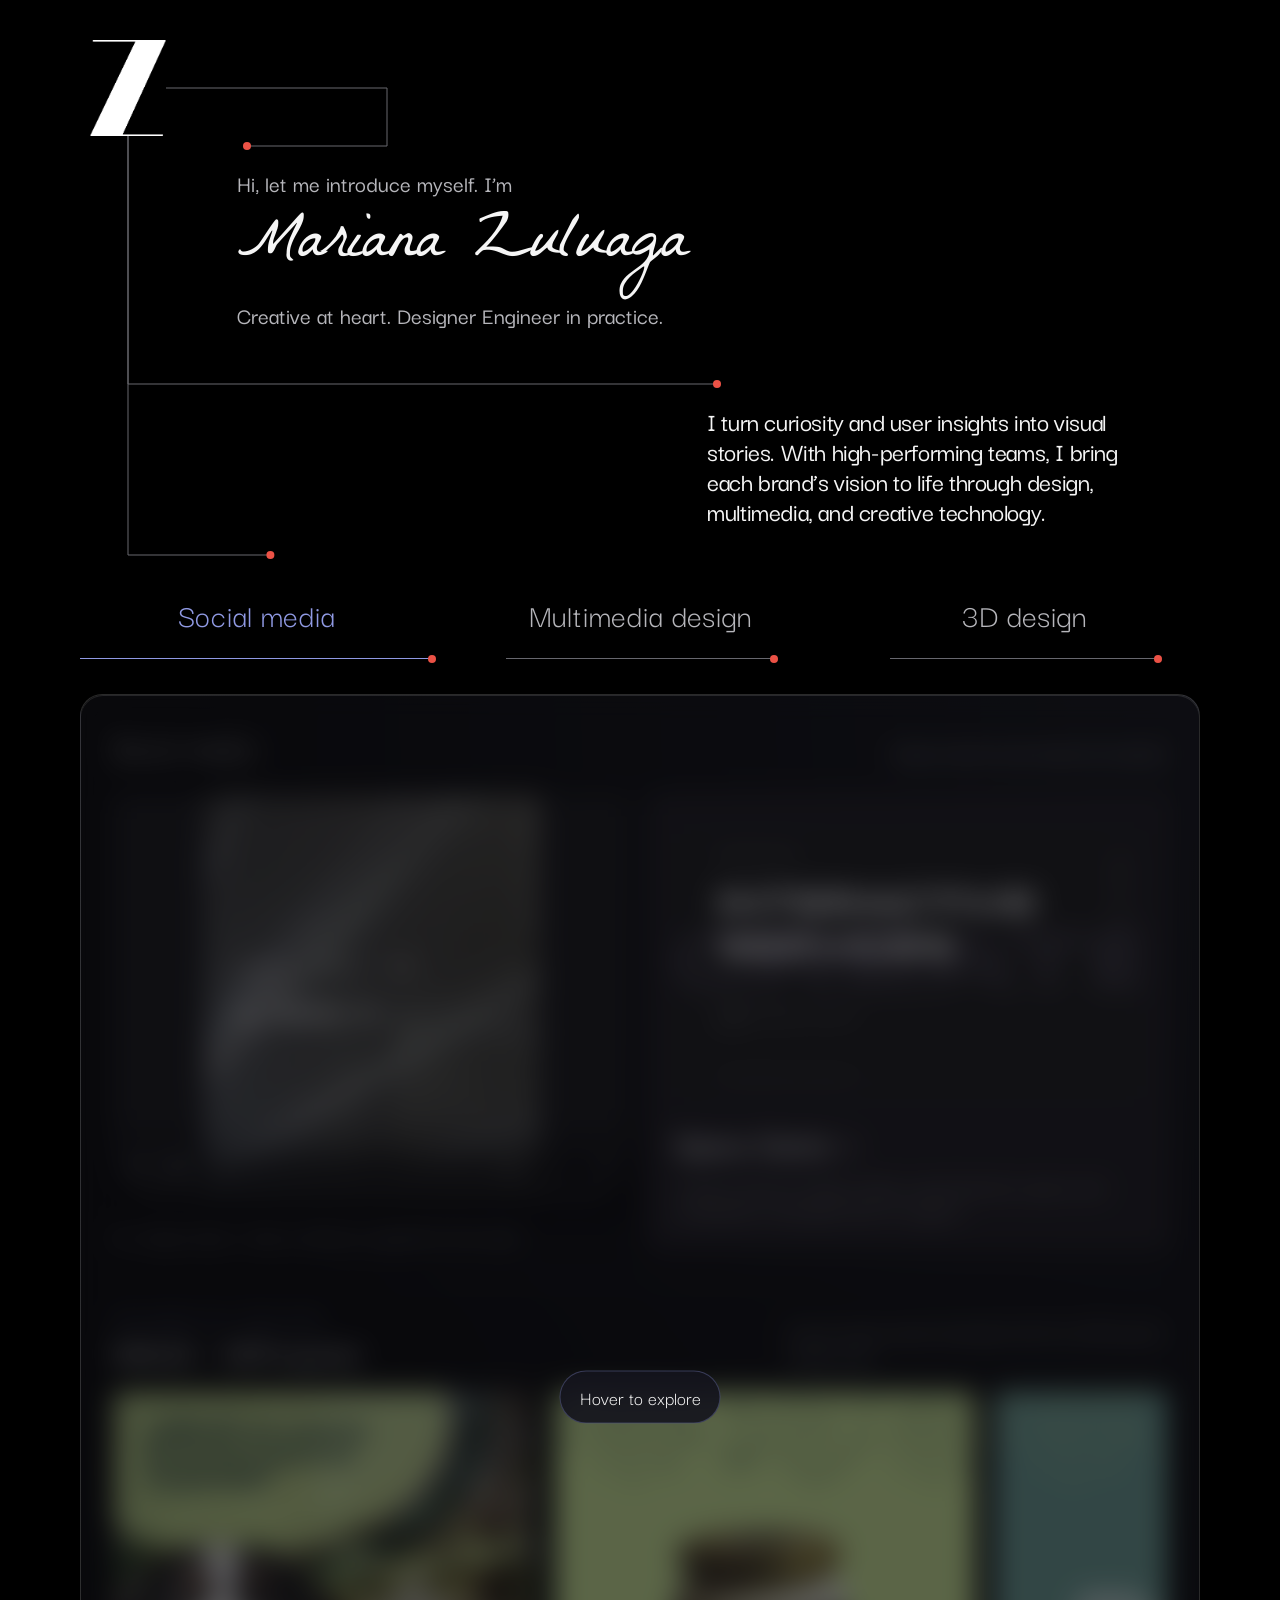
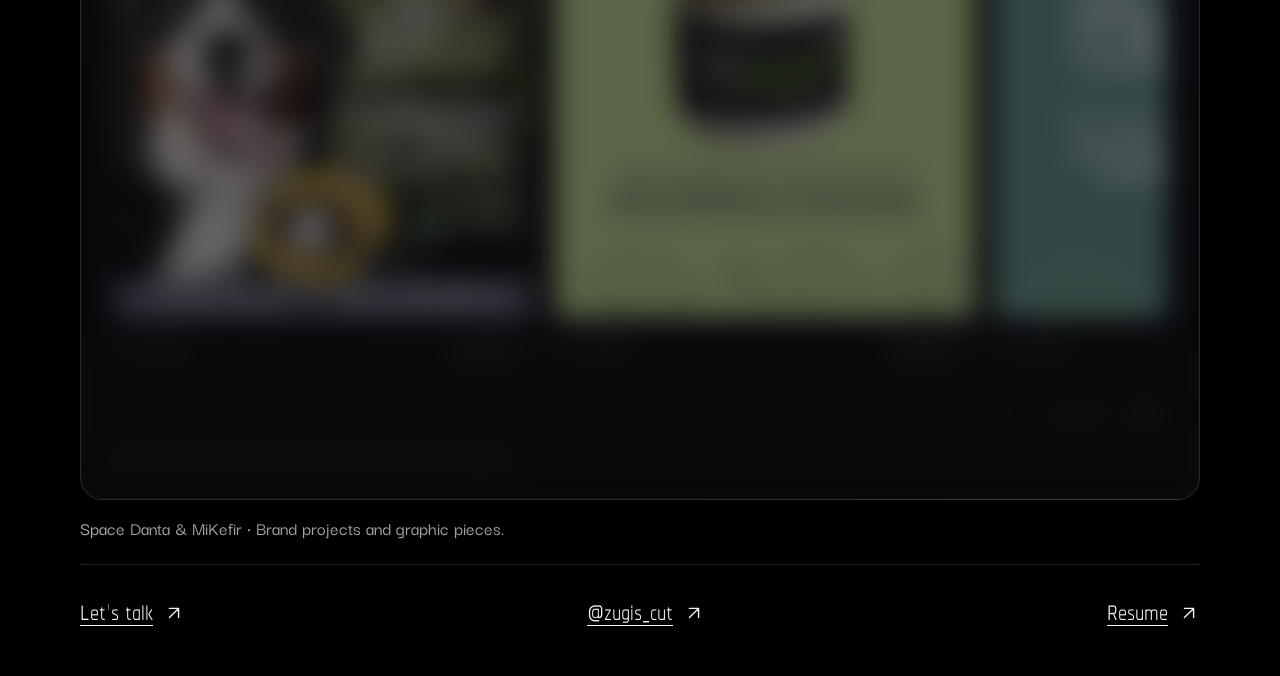
==== commit d8f3c7b0: "Publicar galería MiKefir y reproducción automática sin controles superpuestos" ====
--- a/index.html
+++ b/index.html
@@ -49,7 +49,7 @@
         </div>
 
         <div class="project-stage" role="group" aria-label="Project preview" aria-describedby="project-note">
-          <section class="project-panel" id="panel-social" data-note="Space Danta · Layout, visual hierarchy and layers · AI-assisted exploration." role="tabpanel" aria-labelledby="tab-social" tabindex="0">
+          <section class="project-panel" id="panel-social" data-note="Space Danta &amp; MiKefir · Brand projects and graphic pieces." role="tabpanel" aria-labelledby="tab-social" tabindex="0">
             <div class="panel-heading">
               <h2>Social media</h2>
               <p>Visual content and stories for brands.</p>
@@ -68,6 +68,13 @@
                 <span>A layout study for Space Danta: visual hierarchy, layers, and composition, developed with AI support.</span>
               </a>
             </div>
+
+            <section class="graphic-collection" data-graphic-gallery aria-labelledby="mikefir-title" id="mikefir">
+              <div class="graphic-heading"><div><p class="graphic-eyebrow">More graphic work / Other brands</p><h3 id="mikefir-title">MiKefir · ASProyecta</h3></div><p class="graphic-description">Social media visuals developed with the ASProyecta design team.</p></div>
+              <div class="graphic-track" tabindex="0" role="region" aria-label="MiKefir graphic pieces"><figure class="graphic-piece"><button class="graphic-open" type="button" data-graphic-open data-full="proyectos/social_media/mikefir/01_DJkoxnOx7VR.jpg" data-title="MiKefir · MiKefir Mascotas" data-source="https://www.instagram.com/p/DJkoxnOx7VR/" aria-label="View MiKefir Mascotas in full"><img src="proyectos/social_media/mikefir/01_DJkoxnOx7VR.jpg" alt="Pieza de MiKefir Mascotas con un perro, producto servido y titulares en verde sobre un fondo natural." width="1350" height="1688" loading="lazy"></button><figcaption><span>01 / MiKefir</span><a href="https://www.instagram.com/p/DJkoxnOx7VR/" target="_blank" rel="noopener noreferrer" aria-label="View Instagram post 1">Instagram <svg class="icon" viewBox="0 0 24 24" fill="none" stroke="currentColor" stroke-width="1.5" stroke-linecap="round" stroke-linejoin="round" aria-hidden="true" focusable="false"><path d="M7 17 17 7M7 7h10v10"/></svg></a></figcaption></figure><figure class="graphic-piece"><button class="graphic-open" type="button" data-graphic-open data-full="proyectos/social_media/mikefir/02_DJFjAIUxI_N.jpg" data-title="MiKefir · MiKefir en crema" data-source="https://www.instagram.com/p/DJFjAIUxI_N/" aria-label="View MiKefir en crema in full"><img src="proyectos/social_media/mikefir/02_DJFjAIUxI_N.jpg" alt="Pieza de producto con un frasco de MiKefir en crema sobre fondo verde claro y un titular en la parte inferior." width="1080" height="1350" loading="lazy"></button><figcaption><span>02 / MiKefir</span><a href="https://www.instagram.com/p/DJFjAIUxI_N/" target="_blank" rel="noopener noreferrer" aria-label="View Instagram post 2">Instagram <svg class="icon" viewBox="0 0 24 24" fill="none" stroke="currentColor" stroke-width="1.5" stroke-linecap="round" stroke-linejoin="round" aria-hidden="true" focusable="false"><path d="M7 17 17 7M7 7h10v10"/></svg></a></figcaption></figure><figure class="graphic-piece"><button class="graphic-open" type="button" data-graphic-open data-full="proyectos/social_media/mikefir/03_DJFixarxUqU.jpg" data-title="MiKefir · Identidad MiKefir" data-source="https://www.instagram.com/p/DJFixarxUqU/" aria-label="View Identidad MiKefir in full"><img src="proyectos/social_media/mikefir/03_DJFixarxUqU.jpg" alt="Pieza de identidad con el logo de MiKefir en crema y un mensaje de marca en blanco sobre fondo verde azulado." width="1080" height="1350" loading="lazy"></button><figcaption><span>03 / MiKefir</span><a href="https://www.instagram.com/p/DJFixarxUqU/" target="_blank" rel="noopener noreferrer" aria-label="View Instagram post 3">Instagram <svg class="icon" viewBox="0 0 24 24" fill="none" stroke="currentColor" stroke-width="1.5" stroke-linecap="round" stroke-linejoin="round" aria-hidden="true" focusable="false"><path d="M7 17 17 7M7 7h10v10"/></svg></a></figcaption></figure></div>
+              <div class="graphic-navigation" aria-label="Graphic piece navigation"><button type="button" data-graphic-previous aria-label="Previous graphic piece"><svg class="icon" viewBox="0 0 24 24" fill="none" stroke="currentColor" stroke-width="1.5" stroke-linecap="round" stroke-linejoin="round" aria-hidden="true" focusable="false"><path d="m14 6-6 6 6 6M8 12h12"/></svg></button><span class="graphic-count" role="status" aria-live="polite">1 / 3</span><button type="button" data-graphic-next aria-label="Next graphic piece"><svg class="icon" viewBox="0 0 24 24" fill="none" stroke="currentColor" stroke-width="1.5" stroke-linecap="round" stroke-linejoin="round" aria-hidden="true" focusable="false"><path d="m10 6 6 6-6 6M16 12H4"/></svg></button></div>
+              <p class="graphic-hint">Swipe or scroll horizontally to explore. Tap a piece to enlarge it.</p>
+            </section>
           </section>
           <section class="project-panel" id="panel-multimedia" data-note="17 video projects · Scroll to explore." role="tabpanel" aria-labelledby="tab-multimedia" tabindex="0" hidden>
             <div class="panel-heading">
@@ -199,8 +206,10 @@
               <button type="button" id="reel-previous" aria-label="Previous video" aria-controls="multimedia-reels"><svg class="icon" viewBox="0 0 24 24" fill="none" stroke="currentColor" stroke-width="1.5" stroke-linecap="round" stroke-linejoin="round" aria-hidden="true" focusable="false"><path d="m6 13 6-6 6 6M12 7v11"/></svg></button>
               <span class="reel-position" id="reel-position" role="status" aria-live="polite">1 / 17</span>
               <button type="button" id="reel-next" aria-label="Next video" aria-controls="multimedia-reels"><svg class="icon" viewBox="0 0 24 24" fill="none" stroke="currentColor" stroke-width="1.5" stroke-linecap="round" stroke-linejoin="round" aria-hidden="true" focusable="false"><path d="m6 11 6 6 6-6M12 17V6"/></svg></button>
-            </div>
-            <p class="reel-instruction" id="reel-instruction">Swipe up to see the next video</p>
+              <button type="button" id="reel-playback" aria-label="Play video" aria-controls="multimedia-reels"><svg class="icon" data-icon="play" viewBox="0 0 24 24" fill="none" stroke="currentColor" stroke-width="1.5" stroke-linecap="round" stroke-linejoin="round" aria-hidden="true" focusable="false"><path d="m9 5 11 7-11 7Z"/></svg><svg class="icon" data-icon="pause" hidden viewBox="0 0 24 24" fill="none" stroke="currentColor" stroke-width="1.5" stroke-linecap="round" stroke-linejoin="round" aria-hidden="true" focusable="false"><path d="M9 5v14M15 5v14"/></svg></button>
+              <button type="button" id="reel-sound" aria-label="Turn sound on" aria-pressed="false" aria-controls="multimedia-reels"><svg class="icon" data-icon="muted" viewBox="0 0 24 24" fill="none" stroke="currentColor" stroke-width="1.5" stroke-linecap="round" stroke-linejoin="round" aria-hidden="true" focusable="false"><path d="M11 5 6 9H3v6h3l5 4ZM16 9l5 6M21 9l-5 6"/></svg><svg class="icon" data-icon="sound" hidden viewBox="0 0 24 24" fill="none" stroke="currentColor" stroke-width="1.5" stroke-linecap="round" stroke-linejoin="round" aria-hidden="true" focusable="false"><path d="M11 5 6 9H3v6h3l5 4ZM15 8a6 6 0 0 1 0 8M18 5a10 10 0 0 1 0 14"/></svg></button>
+            </div>
+            <p class="reel-instruction" id="reel-instruction">Swipe up for the next video · Tap video to pause</p>
           </section>
           <section class="project-panel" id="panel-3d" role="tabpanel" aria-labelledby="tab-3d" tabindex="0" hidden>
             <div class="panel-heading">
@@ -213,7 +222,7 @@
           </section>
           <p class="glass-hint" aria-hidden="true"><span class="pointer-hint">Hover to explore</span><span class="touch-hint">Tap a category to explore</span></p>
         </div>
-        <p class="prototype-note" id="project-note">Space Danta · Layout, visual hierarchy and layers · AI-assisted exploration.</p>
+        <p class="prototype-note" id="project-note">Space Danta &amp; MiKefir · Brand projects and graphic pieces.</p>
       </section>
 
       <footer class="contact">
@@ -222,5 +231,6 @@
         <a href="assets/cv_mariana_zuluaga.pdf">Resume <svg class="icon" viewBox="0 0 24 24" fill="none" stroke="currentColor" stroke-width="1.5" stroke-linecap="round" stroke-linejoin="round" aria-hidden="true" focusable="false"><path d="M7 17 17 7M7 7h10v10"/></svg></a>
       </footer>
     </main>
+    <dialog class="graphic-dialog" id="graphic-dialog" aria-labelledby="graphic-dialog-title"><header><h2 id="graphic-dialog-title">Graphic piece</h2><button type="button" aria-label="Close graphic piece"><svg class="icon" viewBox="0 0 24 24" fill="none" stroke="currentColor" stroke-width="1.5" stroke-linecap="round" stroke-linejoin="round" aria-hidden="true" focusable="false"><path d="m6 6 12 12M18 6 6 18"/></svg></button></header><img src="proyectos/social_media/mikefir/01_DJkoxnOx7VR.jpg" alt=""><a href="https://www.instagram.com/p/DJkoxnOx7VR/" target="_blank" rel="noopener noreferrer">View original post <svg class="icon" viewBox="0 0 24 24" fill="none" stroke="currentColor" stroke-width="1.5" stroke-linecap="round" stroke-linejoin="round" aria-hidden="true" focusable="false"><path d="M7 17 17 7M7 7h10v10"/></svg></a></dialog>
   </body>
 </html>
--- a/styles.css
+++ b/styles.css
@@ -322,3 +322,45 @@
 .icon { display: inline-block; width: 22px; height: 22px; vertical-align: middle; flex: 0 0 auto; }
 .contact a { display: inline-flex; align-items: center; gap: 10px; }
 .reel-navigation button { display: inline-flex; align-items: center; justify-content: center; }
+
+/* Reusable galleries for graphic work, grouped by brand. */
+.graphic-collection { min-width: 0; margin-top: 32px; padding-top: 26px; border-top: 1px solid #ffffff26; }
+.graphic-heading { display: flex; justify-content: space-between; align-items: end; gap: 20px; margin-bottom: 20px; }
+.graphic-heading h3 { margin: 4px 0 0; font-size: 32px; font-weight: 500; line-height: 1.1; }
+.graphic-eyebrow { margin: 0; font-size: 17px; color: var(--accent); }
+.graphic-description { max-width: 380px; margin: 0; color: var(--muted); font-size: 20px; line-height: 1.25; }
+.graphic-track { display: flex; gap: 18px; overflow-x: auto; padding: 2px 2px 16px; scroll-snap-type: x mandatory; scrollbar-width: thin; scrollbar-color: var(--accent) transparent; }
+.graphic-piece { flex: 0 0 calc((100% - 36px) / 2.4); min-width: 0; margin: 0; scroll-snap-align: start; }
+.graphic-open { display: block; width: 100%; padding: 0; border: 1px solid #ffffff26; border-radius: 8px; overflow: hidden; background: #111; cursor: zoom-in; }
+.graphic-open img { display: block; width: 100%; height: auto; aspect-ratio: 4 / 5; object-fit: contain; }
+.graphic-piece figcaption { display: flex; justify-content: space-between; align-items: center; gap: 10px; padding-top: 6px; font-size: 18px; line-height: 1.25; color: var(--muted); }
+.graphic-piece figcaption a { display: inline-flex; align-items: center; gap: 4px; min-height: 44px; }
+.graphic-piece figcaption .icon { width: 17px; height: 17px; }
+.graphic-navigation { display: flex; align-items: center; justify-content: flex-end; gap: 18px; margin-top: 6px; }
+.graphic-navigation button, .graphic-dialog button { display: inline-flex; align-items: center; justify-content: center; width: 44px; height: 44px; color: var(--ink); background: transparent; border: 1px solid #ffffff40; border-radius: 50%; cursor: pointer; }
+.graphic-navigation button:disabled { opacity: .3; cursor: default; }
+.graphic-count { min-width: 58px; text-align: center; font-size: 20px; font-variant-numeric: tabular-nums; }
+.graphic-hint { margin: 8px 0 0; color: var(--muted); font-size: 18px; }
+.graphic-dialog { width: min(800px, calc(100% - 24px)); max-height: 94svh; padding: 18px; border: 1px solid #ffffff40; background: #000; color: var(--ink); }
+.graphic-dialog::backdrop { background: #000d; backdrop-filter: blur(8px); }
+.graphic-dialog header { display: flex; align-items: center; justify-content: space-between; gap: 18px; margin-bottom: 14px; }
+.graphic-dialog h2 { margin: 0; font-size: 24px; font-weight: 500; line-height: 1.1; }
+.graphic-dialog > img { display: block; width: 100%; max-height: 74svh; height: auto; object-fit: contain; }
+.graphic-dialog > a { display: inline-flex; align-items: center; gap: 8px; font-size: 19px; min-height: 44px; margin-top: 8px; }
+@media (max-width: 900px) { .graphic-piece { flex-basis: calc((100% - 18px) / 2); } }
+@media (max-width: 600px) {
+  .graphic-heading { display: block; }
+  .graphic-description { margin-top: 10px; font-size: 19px; }
+  .graphic-piece { flex-basis: 85%; }
+  .graphic-track { gap: 14px; }
+  .graphic-piece figcaption { font-size: 17px; }
+}
+
+@media (max-width: 720px) {
+  .mosaic-multimedia video::-webkit-media-controls { display: none !important; }
+  .mosaic-multimedia video { cursor: pointer; }
+  .reel-navigation { gap: 12px; flex-wrap: wrap; }
+  .reel-position { min-width: 44px; }
+}
+
+@media (max-width: 360px) { .reel-navigation { gap: 6px; } .reel-position { min-width: 38px; font-size: 19px; } }
